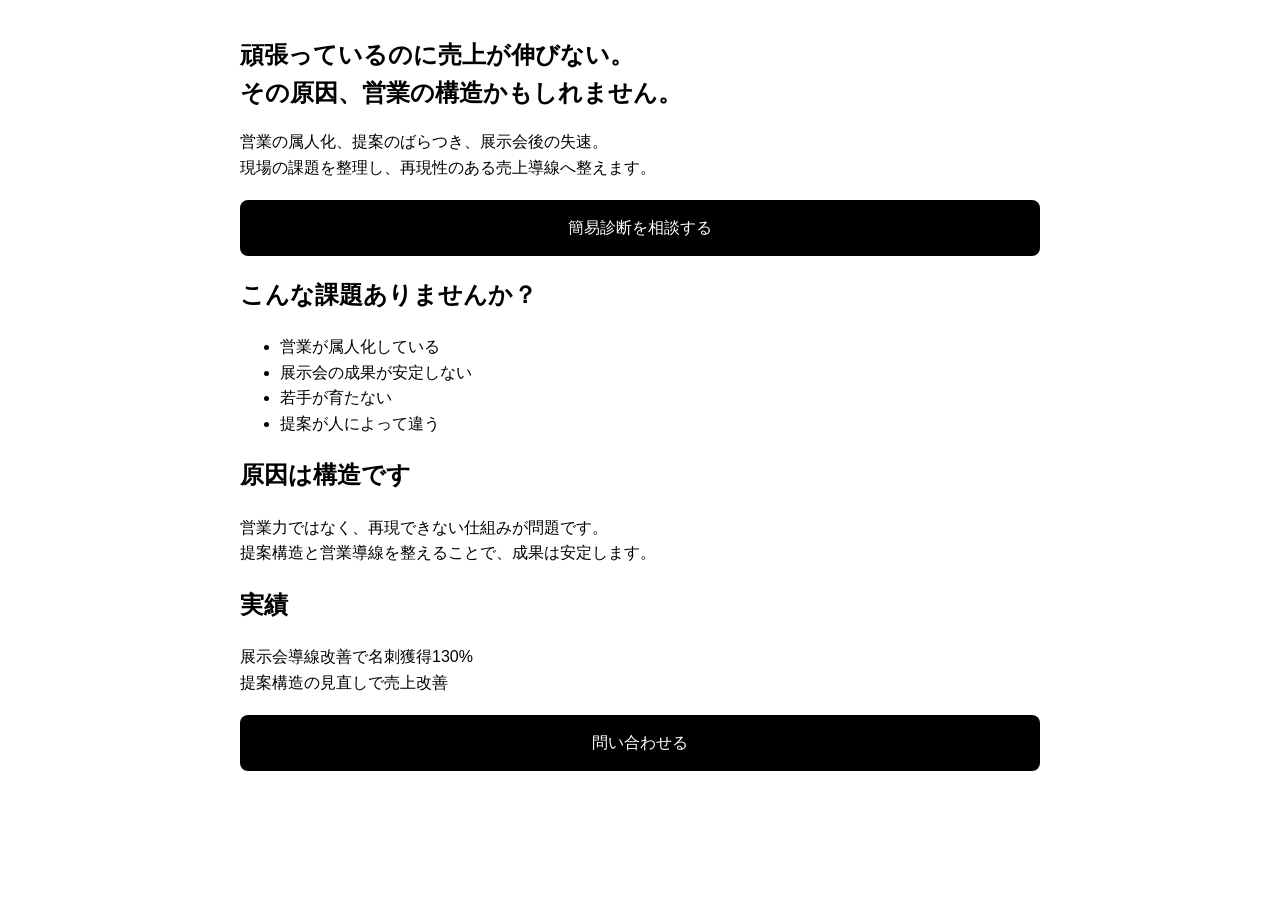
==== index.html @ bb0457e0 "Create index.html" ====
<!DOCTYPE html>
<html lang="ja">
<head>
<meta charset="UTF-8">
<meta name="viewport" content="width=device-width, initial-scale=1.0">
<title>営業構造改善サービス</title>

<style>
body {
  font-family: sans-serif;
  margin: 0;
  padding: 0;
  line-height: 1.6;
}
.container {
  max-width: 800px;
  margin: auto;
  padding: 20px;
}
h1 {
  font-size: 24px;
}
.cta {
  display: block;
  text-align: center;
  padding: 15px;
  background: black;
  color: white;
  margin: 20px 0;
  text-decoration: none;
  border-radius: 8px;
}
</style>

</head>

<body>

<div class="container">

<h1>
頑張っているのに売上が伸びない。<br>
その原因、営業の構造かもしれません。
</h1>

<p>
営業の属人化、提案のばらつき、展示会後の失速。<br>
現場の課題を整理し、再現性のある売上導線へ整えます。
</p>

<a href="#" class="cta">簡易診断を相談する</a>

<h2>こんな課題ありませんか？</h2>

<ul>
<li>営業が属人化している</li>
<li>展示会の成果が安定しない</li>
<li>若手が育たない</li>
<li>提案が人によって違う</li>
</ul>

<h2>原因は構造です</h2>

<p>
営業力ではなく、再現できない仕組みが問題です。<br>
提案構造と営業導線を整えることで、成果は安定します。
</p>

<h2>実績</h2>

<p>
展示会導線改善で名刺獲得130%<br>
提案構造の見直しで売上改善
</p>

<a href="#" class="cta">問い合わせる</a>

</div>

</body>
</html>
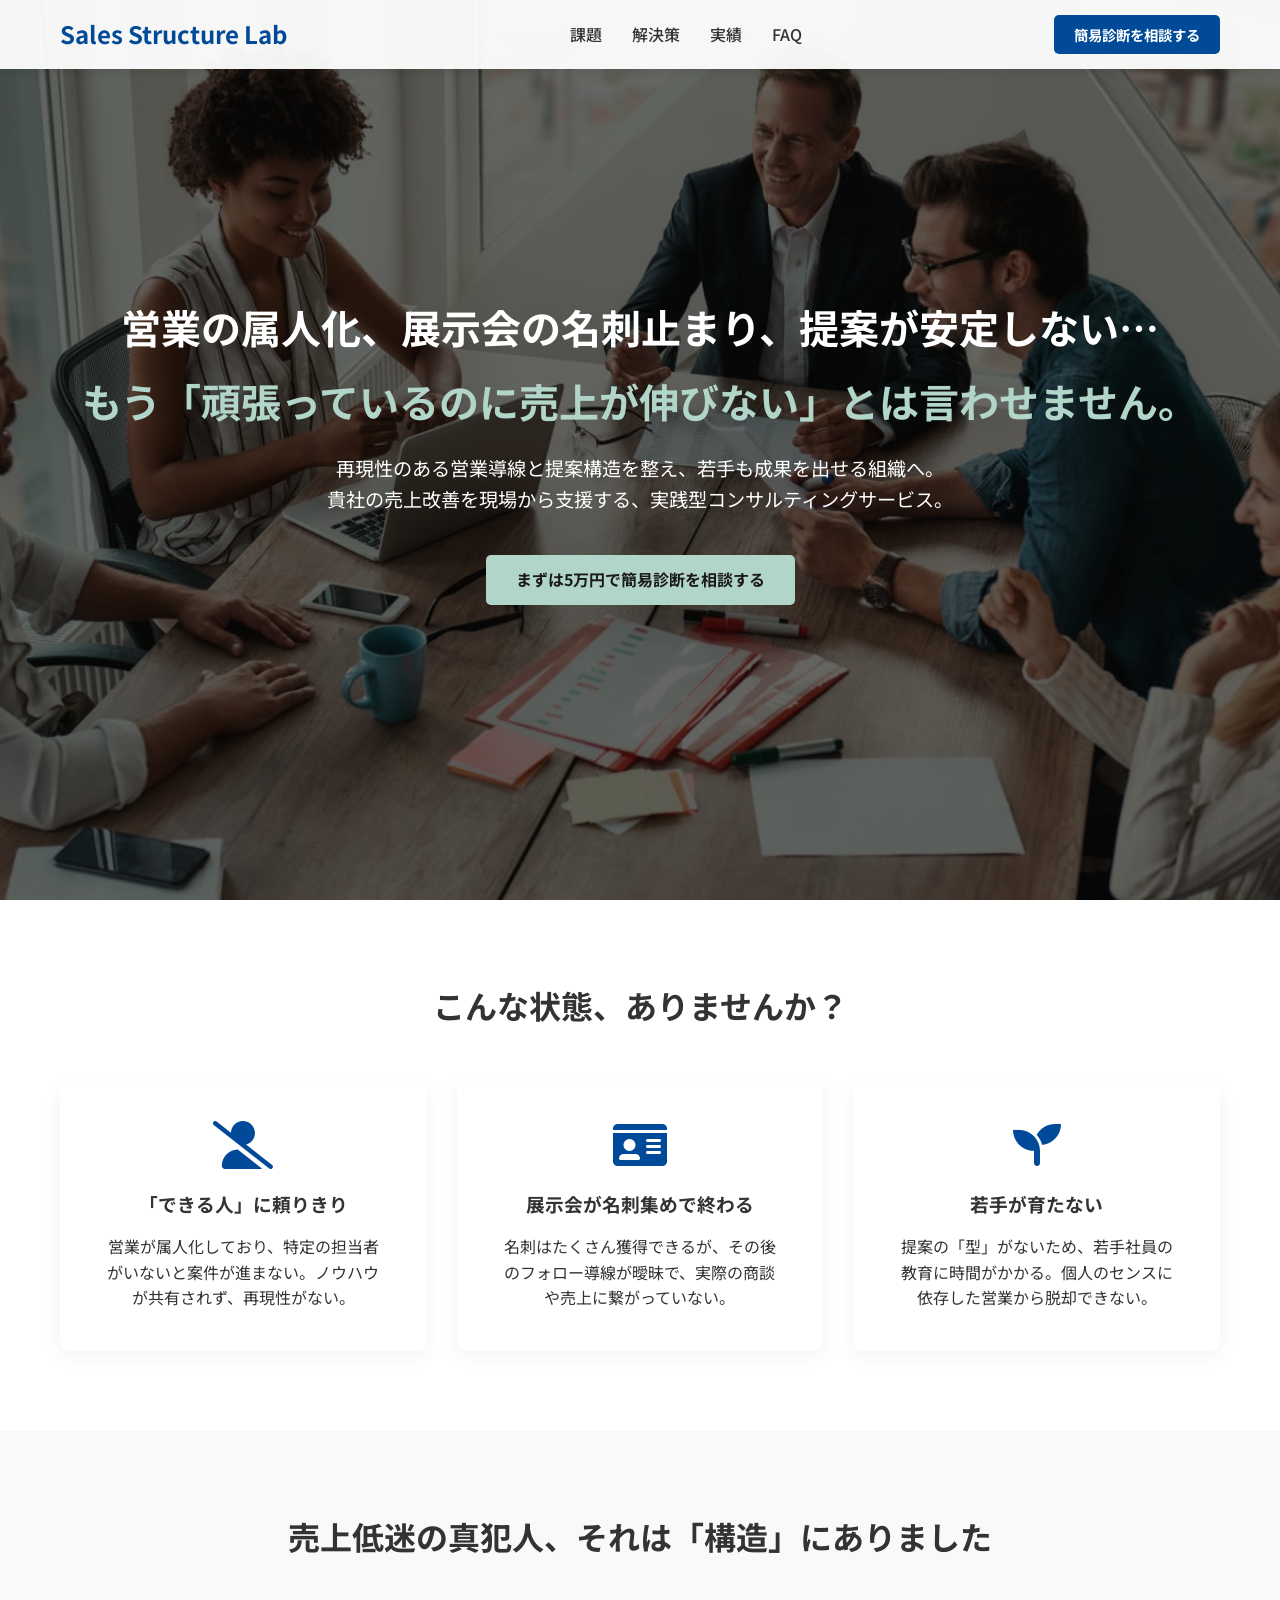
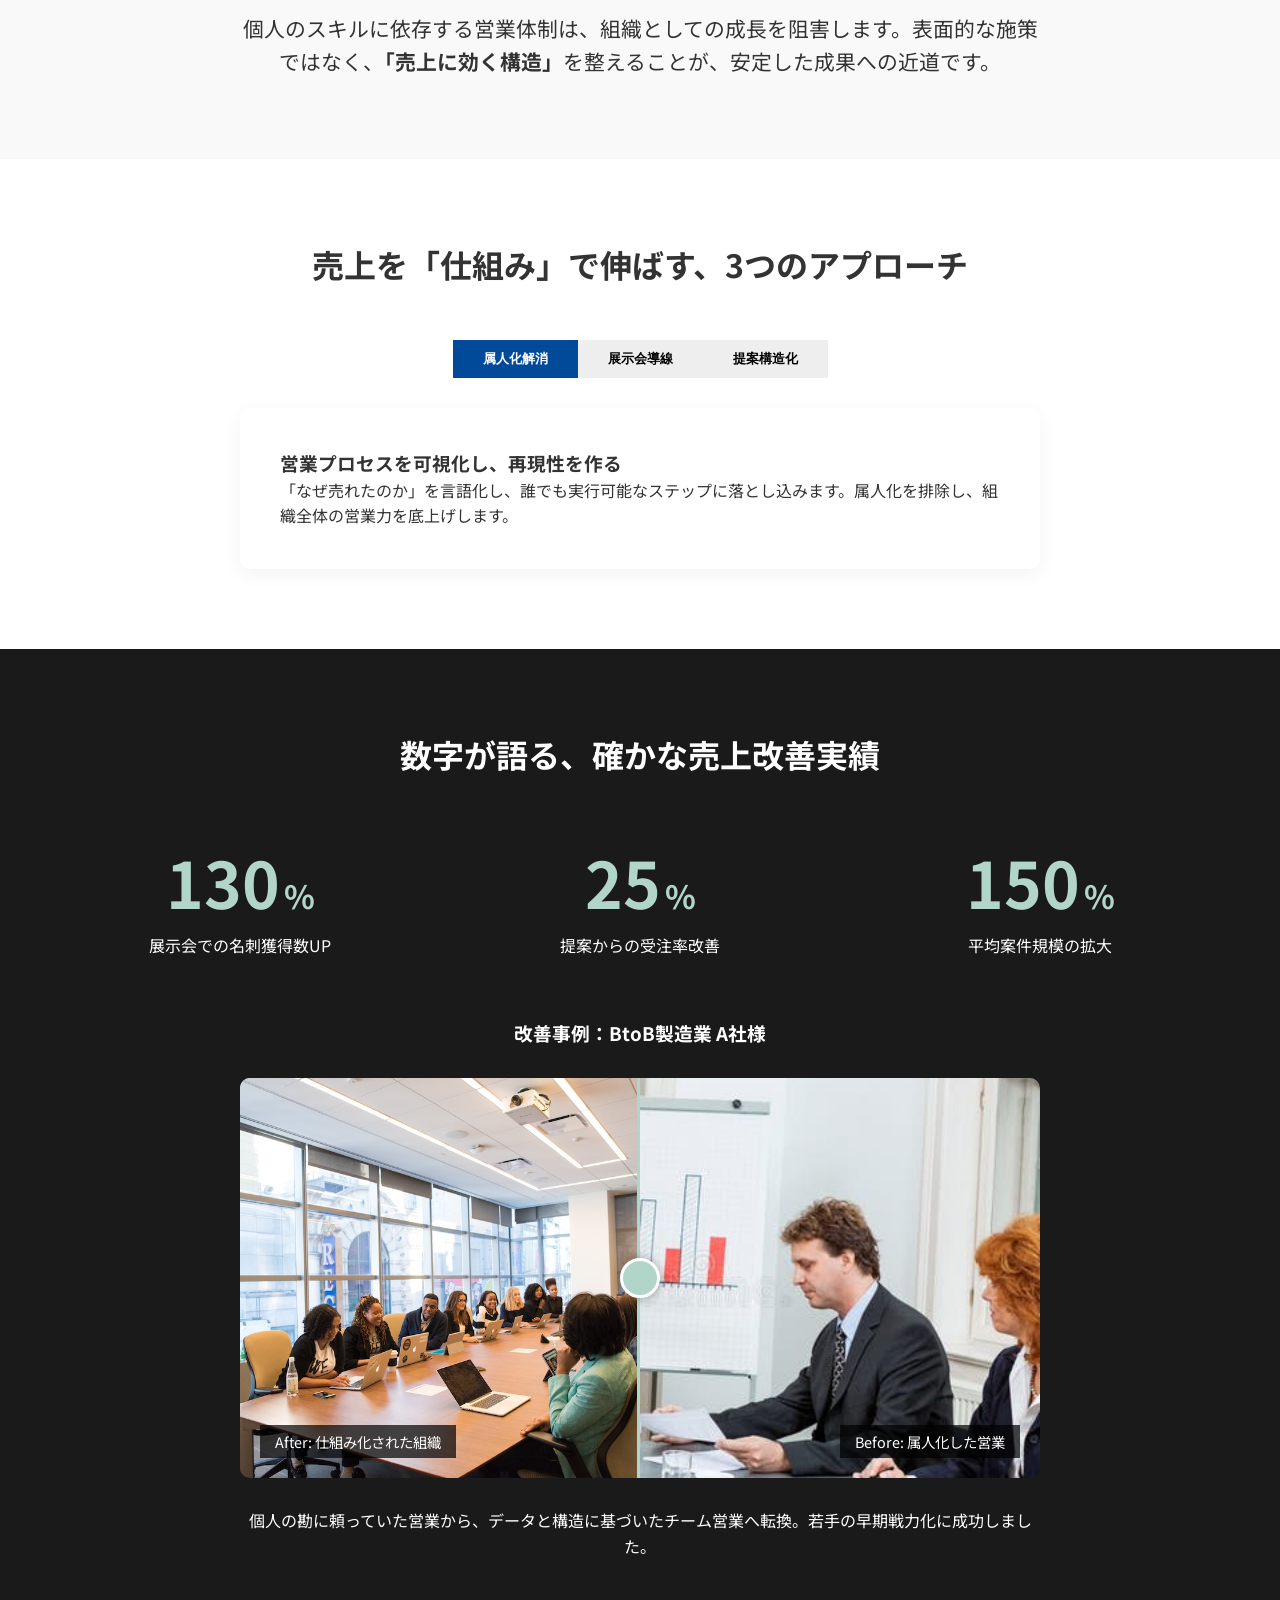
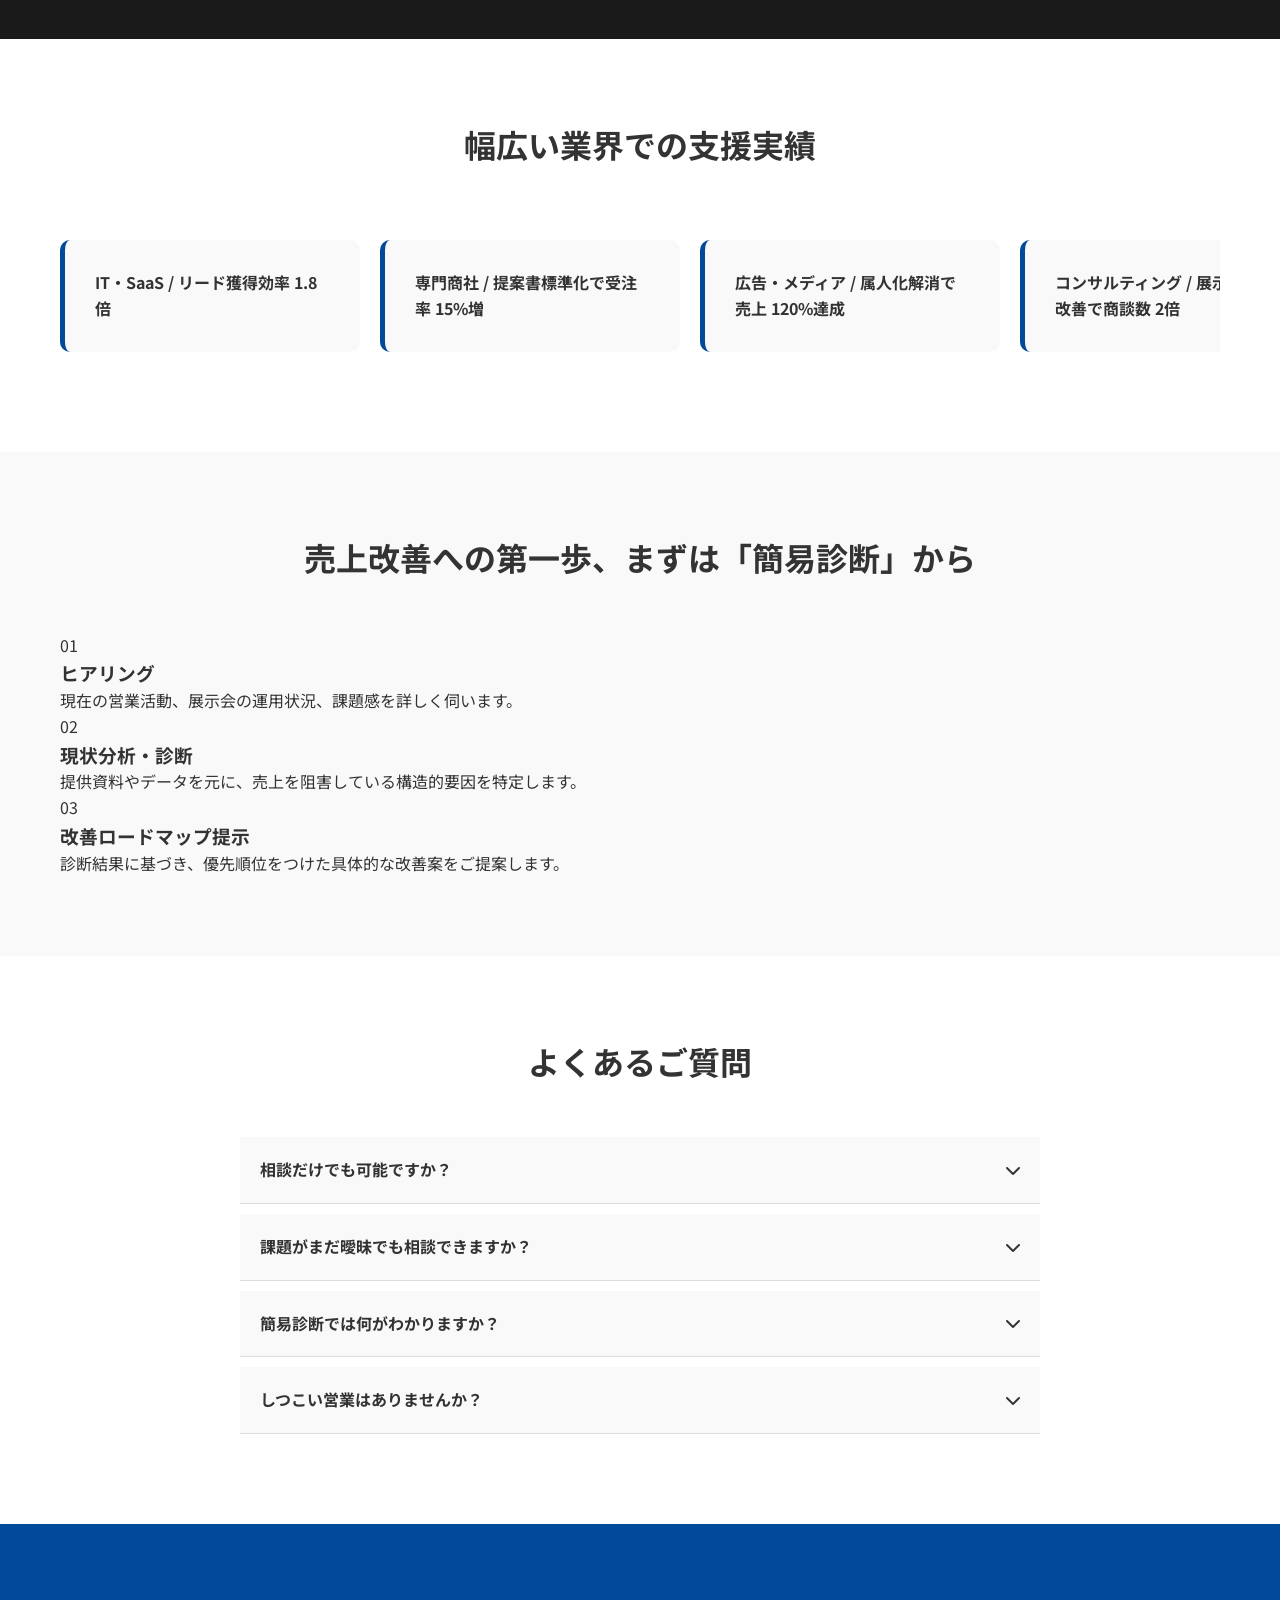
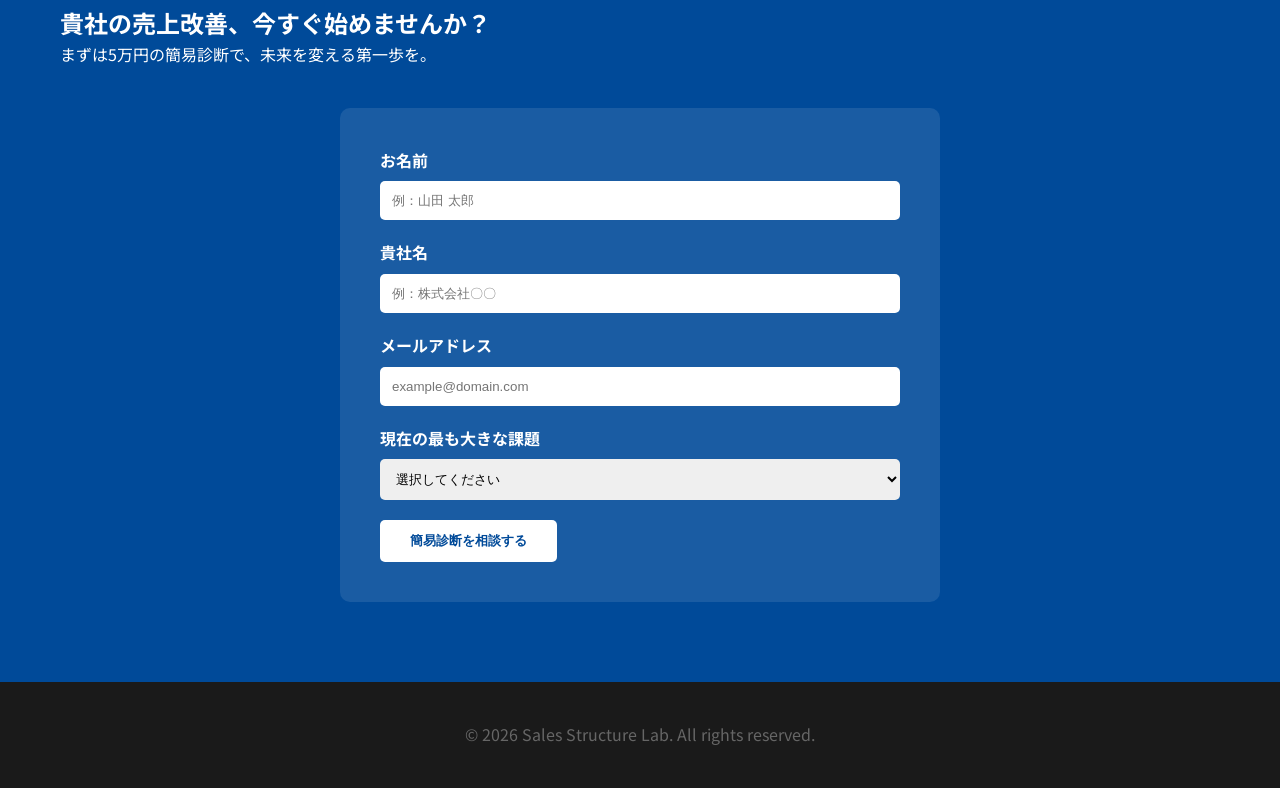
==== commit 9c0d70fb: "Add files via upload" ====
--- a/index.html
+++ b/index.html
@@ -1,81 +1,275 @@
 <!DOCTYPE html>
 <html lang="ja">
 <head>
-<meta charset="UTF-8">
-<meta name="viewport" content="width=device-width, initial-scale=1.0">
-<title>営業構造改善サービス</title>
-
-<style>
-body {
-  font-family: sans-serif;
-  margin: 0;
-  padding: 0;
-  line-height: 1.6;
-}
-.container {
-  max-width: 800px;
-  margin: auto;
-  padding: 20px;
-}
-h1 {
-  font-size: 24px;
-}
-.cta {
-  display: block;
-  text-align: center;
-  padding: 15px;
-  background: black;
-  color: white;
-  margin: 20px 0;
-  text-decoration: none;
-  border-radius: 8px;
-}
-</style>
-
+    <meta charset="UTF-8">
+    <meta name="viewport" content="width=device-width, initial-scale=1.0">
+    <title>営業改善コンサルティング | 属人化解消・売上最大化</title>
+    <meta name="description" content="営業の属人化を解消し、再現性のある提案構造と展示会導線を整える。5万円の簡易診断から始める売上改善サービス。">
+    <link rel="stylesheet" href="style.css">
+    <link rel="stylesheet" href="https://cdnjs.cloudflare.com/ajax/libs/font-awesome/6.0.0/css/all.min.css">
+    <!-- Google Fonts -->
+    <link href="https://fonts.googleapis.com/css2?family=Noto+Sans+JP:wght@400;700&display=swap" rel="stylesheet">
 </head>
-
 <body>
 
-<div class="container">
-
-<h1>
-頑張っているのに売上が伸びない。<br>
-その原因、営業の構造かもしれません。
-</h1>
-
-<p>
-営業の属人化、提案のばらつき、展示会後の失速。<br>
-現場の課題を整理し、再現性のある売上導線へ整えます。
-</p>
-
-<a href="#" class="cta">簡易診断を相談する</a>
-
-<h2>こんな課題ありませんか？</h2>
-
-<ul>
-<li>営業が属人化している</li>
-<li>展示会の成果が安定しない</li>
-<li>若手が育たない</li>
-<li>提案が人によって違う</li>
-</ul>
-
-<h2>原因は構造です</h2>
-
-<p>
-営業力ではなく、再現できない仕組みが問題です。<br>
-提案構造と営業導線を整えることで、成果は安定します。
-</p>
-
-<h2>実績</h2>
-
-<p>
-展示会導線改善で名刺獲得130%<br>
-提案構造の見直しで売上改善
-</p>
-
-<a href="#" class="cta">問い合わせる</a>
-
-</div>
-
+    <!-- 1. スクロール進捗バー -->
+    <div id="scroll-progress"></div>
+
+    <!-- ヘッダー -->
+    <header>
+        <div class="container">
+            <div class="logo">Sales Structure Lab</div>
+            <nav>
+                <ul>
+                    <li><a href="#problems">課題</a></li>
+                    <li><a href="#solution">解決策</a></li>
+                    <li><a href="#results">実績</a></li>
+                    <li><a href="#faq">FAQ</a></li>
+                </ul>
+            </nav>
+            <a href="#cta" class="btn btn-header">簡易診断を相談する</a>
+        </div>
+    </header>
+
+    <!-- 1. ファーストビュー -->
+    <section id="hero" class="hero-section">
+        <div class="container">
+            <div class="hero-content fade-in">
+                <h1>営業の属人化、展示会の名刺止まり、提案が安定しない…<br><span>もう「頑張っているのに売上が伸びない」とは言わせません。</span></h1>
+                <p>再現性のある営業導線と提案構造を整え、若手も成果を出せる組織へ。<br>貴社の売上改善を現場から支援する、実践型コンサルティングサービス。</p>
+                <div class="hero-btns">
+                    <a href="#cta" class="btn btn-primary">まずは5万円で簡易診断を相談する</a>
+                </div>
+            </div>
+        </div>
+    </section>
+
+    <!-- 2. 共感セクション -->
+    <section id="problems" class="section">
+        <div class="container">
+            <h2 class="section-title fade-in">こんな状態、ありませんか？</h2>
+            <div class="problem-grid">
+                <div class="problem-card fade-in">
+                    <i class="fas fa-user-slash"></i>
+                    <h3>「できる人」に頼りきり</h3>
+                    <p>営業が属人化しており、特定の担当者がいないと案件が進まない。ノウハウが共有されず、再現性がない。</p>
+                </div>
+                <div class="problem-card fade-in">
+                    <i class="fas fa-id-card"></i>
+                    <h3>展示会が名刺集めで終わる</h3>
+                    <p>名刺はたくさん獲得できるが、その後のフォロー導線が曖昧で、実際の商談や売上に繋がっていない。</p>
+                </div>
+                <div class="problem-card fade-in">
+                    <i class="fas fa-seedling"></i>
+                    <h3>若手が育たない</h3>
+                    <p>提案の「型」がないため、若手社員の教育に時間がかかる。個人のセンスに依存した営業から脱却できない。</p>
+                </div>
+            </div>
+        </div>
+    </section>
+
+    <!-- 3. 課題の本質 -->
+    <section id="essence" class="section bg-light">
+        <div class="container">
+            <div class="essence-content fade-in">
+                <h2 class="section-title">売上低迷の真犯人、それは「構造」にありました</h2>
+                <p>個人のスキルに依存する営業体制は、組織としての成長を阻害します。表面的な施策ではなく、<strong>「売上に効く構造」</strong>を整えることが、安定した成果への近道です。</p>
+            </div>
+        </div>
+    </section>
+
+    <!-- 4. 解決策の提示 -->
+    <section id="solution" class="section">
+        <div class="container">
+            <h2 class="section-title fade-in">売上を「仕組み」で伸ばす、3つのアプローチ</h2>
+            <!-- 7. タブ切替 -->
+            <div class="tabs fade-in">
+                <div class="tab-buttons">
+                    <button class="tab-btn active" data-tab="tab1">属人化解消</button>
+                    <button class="tab-btn" data-tab="tab2">展示会導線</button>
+                    <button class="tab-btn" data-tab="tab3">提案構造化</button>
+                </div>
+                <div class="tab-content">
+                    <div id="tab1" class="tab-pane active">
+                        <h3>営業プロセスを可視化し、再現性を作る</h3>
+                        <p>「なぜ売れたのか」を言語化し、誰でも実行可能なステップに落とし込みます。属人化を排除し、組織全体の営業力を底上げします。</p>
+                    </div>
+                    <div id="tab2" class="tab-pane">
+                        <h3>名刺獲得から商談までの最短ルートを設計</h3>
+                        <p>展示会後のフォローメール、インサイドセールスとの連携、商談化までのステップを最適化。獲得したリードを無駄にしません。</p>
+                    </div>
+                    <div id="tab3" class="tab-pane">
+                        <h3>顧客に刺さる「勝てる型」を構築</h3>
+                        <p>バラバラだった提案書やヒアリング項目を整理。顧客の課題に深く刺さる構造的な提案を実現し、受注率を向上させます。</p>
+                    </div>
+                </div>
+            </div>
+        </div>
+    </section>
+
+    <!-- 6. 実績・事例 -->
+    <section id="results" class="section bg-dark text-white">
+        <div class="container">
+            <h2 class="section-title fade-in">数字が語る、確かな売上改善実績</h2>
+            <div class="results-grid">
+                <div class="result-item fade-in">
+                    <!-- 2. 数字のカウントアップ -->
+                    <div class="counter" data-target="130">0</div>
+                    <div class="counter-unit">%</div>
+                    <p>展示会での名刺獲得数UP</p>
+                </div>
+                <div class="result-item fade-in">
+                    <div class="counter" data-target="25">0</div>
+                    <div class="counter-unit">%</div>
+                    <p>提案からの受注率改善</p>
+                </div>
+                <div class="result-item fade-in">
+                    <div class="counter" data-target="150">0</div>
+                    <div class="counter-unit">%</div>
+                    <p>平均案件規模の拡大</p>
+                </div>
+            </div>
+
+            <!-- 3. Before/After 切替スライダー -->
+            <div class="ba-slider-container fade-in">
+                <h3>改善事例：BtoB製造業 A社様</h3>
+                <div class="ba-slider">
+                    <div class="ba-before">
+                        <img src="images/meeting.jpg" alt="Before">
+                        <div class="ba-label">Before: 属人化した営業</div>
+                    </div>
+                    <div class="ba-after">
+                        <img src="images/discussion.jpg" alt="After">
+                        <div class="ba-label">After: 仕組み化された組織</div>
+                    </div>
+                    <input type="range" min="0" max="100" value="50" class="ba-range" id="ba-range">
+                </div>
+                <p class="ba-desc">個人の勘に頼っていた営業から、データと構造に基づいたチーム営業へ転換。若手の早期戦力化に成功しました。</p>
+            </div>
+        </div>
+    </section>
+
+    <!-- 8. 実績カードのスライダー -->
+    <section class="section">
+        <div class="container">
+            <h2 class="section-title fade-in">幅広い業界での支援実績</h2>
+            <div class="slider-wrapper fade-in">
+                <div class="card-slider" id="card-slider">
+                    <div class="card">IT・SaaS / リード獲得効率 1.8倍</div>
+                    <div class="card">専門商社 / 提案書標準化で受注率 15%増</div>
+                    <div class="card">広告・メディア / 属人化解消で売上 120%達成</div>
+                    <div class="card">コンサルティング / 展示会導線改善で商談数 2倍</div>
+                </div>
+            </div>
+        </div>
+    </section>
+
+    <!-- 7. 進め方・診断の流れ -->
+    <section id="process" class="section bg-light">
+        <div class="container">
+            <h2 class="section-title fade-in">売上改善への第一歩、まずは「簡易診断」から</h2>
+            <div class="process-steps">
+                <div class="step fade-in">
+                    <div class="step-num">01</div>
+                    <h3>ヒアリング</h3>
+                    <p>現在の営業活動、展示会の運用状況、課題感を詳しく伺います。</p>
+                </div>
+                <div class="step fade-in">
+                    <div class="step-num">02</div>
+                    <h3>現状分析・診断</h3>
+                    <p>提供資料やデータを元に、売上を阻害している構造的要因を特定します。</p>
+                </div>
+                <div class="step fade-in">
+                    <div class="step-num">03</div>
+                    <h3>改善ロードマップ提示</h3>
+                    <p>診断結果に基づき、優先順位をつけた具体的な改善案をご提案します。</p>
+                </div>
+            </div>
+        </div>
+    </section>
+
+    <!-- 10. FAQ -->
+    <section id="faq" class="section">
+        <div class="container">
+            <h2 class="section-title fade-in">よくあるご質問</h2>
+            <!-- 4. FAQアコーディオン -->
+            <div class="faq-container fade-in">
+                <div class="faq-item">
+                    <div class="faq-question">相談だけでも可能ですか？ <i class="fas fa-chevron-down"></i></div>
+                    <div class="faq-answer">はい、もちろんです。まだ課題が明確でなくても、まずは貴社の状況をお聞かせください。</div>
+                </div>
+                <div class="faq-item">
+                    <div class="faq-question">課題がまだ曖昧でも相談できますか？ <i class="fas fa-chevron-down"></i></div>
+                    <div class="faq-answer">はい、問題ありません。多くの企業様が、漠然とした「売上が伸びない」という課題感からご相談にいらっしゃいます。</div>
+                </div>
+                <div class="faq-item">
+                    <div class="faq-question">簡易診断では何がわかりますか？ <i class="fas fa-chevron-down"></i></div>
+                    <div class="faq-answer">貴社の営業プロセス、提案構造、展示会導線などを評価し、売上低迷の根本原因と改善ポイントを明確にします。</div>
+                </div>
+                <div class="faq-item">
+                    <div class="faq-question">しつこい営業はありませんか？ <i class="fas fa-chevron-down"></i></div>
+                    <div class="faq-answer">ご安心ください。弊社は現場の課題に寄り添うことを重視しており、強引な営業は一切行いません。</div>
+                </div>
+            </div>
+        </div>
+    </section>
+
+    <!-- 11. 最終CTA & 9. 入力補助付きフォーム -->
+    <section id="cta" class="section bg-primary text-white">
+        <div class="container">
+            <div class="cta-content fade-in">
+                <h2>貴社の売上改善、今すぐ始めませんか？</h2>
+                <p>まずは5万円の簡易診断で、未来を変える第一歩を。</p>
+                <form id="diagnosis-form" class="diagnosis-form">
+                    <div class="form-group">
+                        <label for="name">お名前</label>
+                        <input type="text" id="name" placeholder="例：山田 太郎" required>
+                    </div>
+                    <div class="form-group">
+                        <label for="company">貴社名</label>
+                        <input type="text" id="company" placeholder="例：株式会社〇〇" required>
+                    </div>
+                    <div class="form-group">
+                        <label for="email">メールアドレス</label>
+                        <input type="email" id="email" placeholder="example@domain.com" required>
+                    </div>
+                    <div class="form-group">
+                        <label for="issue">現在の最も大きな課題</label>
+                        <select id="issue">
+                            <option value="">選択してください</option>
+                            <option value="1">営業の属人化</option>
+                            <option value="2">展示会からの成約率が低い</option>
+                            <option value="3">若手育成が進まない</option>
+                            <option value="4">その他</option>
+                        </select>
+                    </div>
+                    <button type="submit" class="btn btn-white">簡易診断を相談する</button>
+                </form>
+            </div>
+        </div>
+    </section>
+
+    <!-- 5. 追従CTAボタン -->
+    <div id="sticky-cta" class="sticky-cta">
+        <a href="#cta" class="btn btn-primary">簡易診断を相談する</a>
+    </div>
+
+    <!-- 10. 離脱前の軽いポップアップCTA -->
+    <div id="exit-popup" class="exit-popup">
+        <div class="popup-content">
+            <span class="close-popup">&times;</span>
+            <h3>お帰りですか？</h3>
+            <p>最後に「売上改善のチェックリスト」を無料で受け取りませんか？</p>
+            <a href="#cta" class="btn btn-primary">チェックリストをもらう</a>
+        </div>
+    </div>
+
+    <footer>
+        <div class="container">
+            <p>&copy; 2026 Sales Structure Lab. All rights reserved.</p>
+        </div>
+    </footer>
+
+    <script src="script.js"></script>
 </body>
 </html>
--- a/style.css
+++ b/style.css
@@ -0,0 +1,495 @@
+/* 共通設定 */
+:root {
+    --primary-color: #004a99;
+    --accent-color: #B2D5C9;
+    --text-color: #333;
+    --bg-light: #f9f9f9;
+    --bg-dark: #1a1a1a;
+    --white: #ffffff;
+    --transition: all 0.3s ease;
+}
+
+* {
+    margin: 0;
+    padding: 0;
+    box-sizing: border-box;
+}
+
+body {
+    font-family: 'Noto Sans JP', sans-serif;
+    color: var(--text-color);
+    line-height: 1.6;
+    overflow-x: hidden;
+}
+
+.container {
+    max-width: 1200px;
+    margin: 0 auto;
+    padding: 0 20px;
+}
+
+section {
+    padding: 80px 0;
+}
+
+.bg-light { background-color: var(--bg-light); }
+.bg-dark { background-color: var(--bg-dark); }
+.bg-primary { background-color: var(--primary-color); }
+.text-white { color: var(--white); }
+
+.section-title {
+    text-align: center;
+    font-size: 2rem;
+    margin-bottom: 50px;
+    font-weight: 700;
+}
+
+/* 1. スクロール進捗バー */
+#scroll-progress {
+    position: fixed;
+    top: 0;
+    left: 0;
+    width: 0%;
+    height: 5px;
+    background: var(--accent-color);
+    z-index: 1001;
+}
+
+/* ヘッダー */
+header {
+    position: fixed;
+    top: 0;
+    width: 100%;
+    background: rgba(255, 255, 255, 0.95);
+    box-shadow: 0 2px 10px rgba(0,0,0,0.1);
+    z-index: 1000;
+    padding: 15px 0;
+}
+
+header .container {
+    display: flex;
+    justify-content: space-between;
+    align-items: center;
+}
+
+.logo {
+    font-weight: 700;
+    font-size: 1.5rem;
+    color: var(--primary-color);
+}
+
+nav ul {
+    display: flex;
+    list-style: none;
+}
+
+nav ul li {
+    margin-left: 30px;
+}
+
+nav ul li a {
+    text-decoration: none;
+    color: var(--text-color);
+    font-weight: 500;
+    transition: var(--transition);
+}
+
+nav ul li a:hover {
+    color: var(--primary-color);
+}
+
+.btn {
+    display: inline-block;
+    padding: 12px 30px;
+    border-radius: 5px;
+    text-decoration: none;
+    font-weight: 700;
+    transition: var(--transition);
+    cursor: pointer;
+    border: none;
+}
+
+.btn-header {
+    background: var(--primary-color);
+    color: var(--white);
+    padding: 8px 20px;
+    font-size: 0.9rem;
+}
+
+.btn-primary {
+    background: var(--accent-color);
+    color: var(--bg-dark);
+}
+
+.btn-primary:hover {
+    opacity: 0.9;
+    transform: translateY(-2px);
+}
+
+.btn-white {
+    background: var(--white);
+    color: var(--primary-color);
+}
+
+/* ファーストビュー */
+.hero-section {
+    height: 100vh;
+    background: linear-gradient(rgba(0,0,0,0.6), rgba(0,0,0,0.6)), url('images/hero.webp') no-repeat center center/cover;
+    display: flex;
+    align-items: center;
+    text-align: center;
+    color: var(--white);
+    padding-top: 80px;
+}
+
+.hero-content h1 {
+    font-size: 2.5rem;
+    margin-bottom: 20px;
+}
+
+.hero-content h1 span {
+    color: var(--accent-color);
+    display: block;
+    margin-top: 10px;
+}
+
+.hero-content p {
+    font-size: 1.2rem;
+    margin-bottom: 40px;
+    max-width: 800px;
+    margin-left: auto;
+    margin-right: auto;
+}
+
+/* 共感セクション */
+.problem-grid {
+    display: grid;
+    grid-template-columns: repeat(auto-fit, minmax(300px, 1fr));
+    gap: 30px;
+}
+
+.problem-card {
+    background: var(--white);
+    padding: 40px;
+    border-radius: 10px;
+    box-shadow: 0 5px 20px rgba(0,0,0,0.05);
+    text-align: center;
+}
+
+.problem-card i {
+    font-size: 3rem;
+    color: var(--primary-color);
+    margin-bottom: 20px;
+}
+
+.problem-card h3 {
+    margin-bottom: 15px;
+}
+
+/* 課題の本質 */
+.essence-content {
+    text-align: center;
+    max-width: 800px;
+    margin: 0 auto;
+}
+
+.essence-content p {
+    font-size: 1.3rem;
+}
+
+/* 7. タブ切替 */
+.tabs {
+    max-width: 800px;
+    margin: 0 auto;
+}
+
+.tab-buttons {
+    display: flex;
+    justify-content: center;
+    margin-bottom: 30px;
+}
+
+.tab-btn {
+    padding: 10px 30px;
+    background: #eee;
+    border: none;
+    cursor: pointer;
+    font-weight: 700;
+    transition: var(--transition);
+}
+
+.tab-btn.active {
+    background: var(--primary-color);
+    color: var(--white);
+}
+
+.tab-pane {
+    display: none;
+    background: var(--white);
+    padding: 40px;
+    border-radius: 10px;
+    box-shadow: 0 5px 20px rgba(0,0,0,0.05);
+}
+
+.tab-pane.active {
+    display: block;
+    animation: fadeIn 0.5s;
+}
+
+/* 2. カウントアップ */
+.results-grid {
+    display: grid;
+    grid-template-columns: repeat(auto-fit, minmax(250px, 1fr));
+    gap: 40px;
+    text-align: center;
+    margin-bottom: 60px;
+}
+
+.counter {
+    font-size: 4rem;
+    font-weight: 700;
+    color: var(--accent-color);
+    display: inline-block;
+}
+
+.counter-unit {
+    font-size: 2rem;
+    font-weight: 700;
+    color: var(--accent-color);
+    display: inline-block;
+}
+
+/* 3. Before/After 切替スライダー */
+.ba-slider-container {
+    max-width: 800px;
+    margin: 0 auto;
+    text-align: center;
+}
+
+.ba-slider {
+    position: relative;
+    width: 100%;
+    height: 400px;
+    overflow: hidden;
+    border-radius: 10px;
+    margin: 30px 0;
+}
+
+.ba-before, .ba-after {
+    position: absolute;
+    top: 0;
+    left: 0;
+    width: 100%;
+    height: 100%;
+}
+
+.ba-before img, .ba-after img {
+    width: 100%;
+    height: 100%;
+    object-fit: cover;
+}
+
+.ba-after {
+    width: 50%;
+    border-right: 3px solid var(--accent-color);
+}
+
+.ba-label {
+    position: absolute;
+    bottom: 20px;
+    padding: 5px 15px;
+    background: rgba(0,0,0,0.7);
+    color: var(--white);
+    font-size: 0.9rem;
+}
+
+.ba-before .ba-label { right: 20px; }
+.ba-after .ba-label { left: 20px; }
+
+.ba-range {
+    position: absolute;
+    top: 0;
+    left: 0;
+    width: 100%;
+    height: 100%;
+    background: transparent;
+    -webkit-appearance: none;
+    cursor: pointer;
+    z-index: 2;
+}
+
+.ba-range::-webkit-slider-thumb {
+    -webkit-appearance: none;
+    width: 40px;
+    height: 40px;
+    background: var(--accent-color);
+    border-radius: 50%;
+    border: 3px solid var(--white);
+    box-shadow: 0 0 10px rgba(0,0,0,0.3);
+}
+
+/* 8. 実績カードのスライダー */
+.slider-wrapper {
+    overflow: hidden;
+    padding: 20px 0;
+}
+
+.card-slider {
+    display: flex;
+    gap: 20px;
+    transition: transform 0.5s ease;
+}
+
+.card {
+    flex: 0 0 300px;
+    background: var(--bg-light);
+    padding: 30px;
+    border-radius: 10px;
+    border-left: 5px solid var(--primary-color);
+    font-weight: 700;
+}
+
+/* 4. FAQアコーディオン */
+.faq-container {
+    max-width: 800px;
+    margin: 0 auto;
+}
+
+.faq-item {
+    border-bottom: 1px solid #ddd;
+    margin-bottom: 10px;
+}
+
+.faq-question {
+    padding: 20px;
+    background: var(--bg-light);
+    cursor: pointer;
+    font-weight: 700;
+    display: flex;
+    justify-content: space-between;
+    align-items: center;
+}
+
+.faq-answer {
+    padding: 0 20px;
+    max-height: 0;
+    overflow: hidden;
+    transition: max-height 0.3s ease-out, padding 0.3s ease;
+}
+
+.faq-item.active .faq-answer {
+    max-height: 200px;
+    padding: 20px;
+}
+
+.faq-item.active .faq-question i {
+    transform: rotate(180deg);
+}
+
+/* 9. 簡易診断フォーム */
+.diagnosis-form {
+    max-width: 600px;
+    margin: 40px auto 0;
+    background: rgba(255,255,255,0.1);
+    padding: 40px;
+    border-radius: 10px;
+    text-align: left;
+}
+
+.form-group {
+    margin-bottom: 20px;
+}
+
+.form-group label {
+    display: block;
+    margin-bottom: 8px;
+    font-weight: 700;
+}
+
+.form-group input, .form-group select {
+    width: 100%;
+    padding: 12px;
+    border: none;
+    border-radius: 5px;
+}
+
+/* 5. 追従CTA */
+.sticky-cta {
+    position: fixed;
+    bottom: 30px;
+    right: 30px;
+    z-index: 999;
+    opacity: 0;
+    visibility: hidden;
+    transition: var(--transition);
+}
+
+.sticky-cta.show {
+    opacity: 1;
+    visibility: visible;
+}
+
+/* 10. 離脱ポップアップ */
+.exit-popup {
+    position: fixed;
+    top: 0;
+    left: 0;
+    width: 100%;
+    height: 100%;
+    background: rgba(0,0,0,0.8);
+    display: none;
+    justify-content: center;
+    align-items: center;
+    z-index: 2000;
+}
+
+.popup-content {
+    background: var(--white);
+    padding: 50px;
+    border-radius: 10px;
+    text-align: center;
+    position: relative;
+    max-width: 500px;
+}
+
+.close-popup {
+    position: absolute;
+    top: 15px;
+    right: 20px;
+    font-size: 2rem;
+    cursor: pointer;
+}
+
+/* アニメーション */
+.fade-in {
+    opacity: 0;
+    transform: translateY(30px);
+    transition: opacity 0.8s ease-out, transform 0.8s ease-out;
+}
+
+.fade-in.appear {
+    opacity: 1;
+    transform: translateY(0);
+}
+
+@keyframes fadeIn {
+    from { opacity: 0; }
+    to { opacity: 1; }
+}
+
+/* レスポンシブ */
+@media (max-width: 768px) {
+    header nav { display: none; }
+    .hero-content h1 { font-size: 1.8rem; }
+    .section-title { font-size: 1.5rem; }
+    .ba-slider { height: 250px; }
+    .counter { font-size: 3rem; }
+    .popup-content { padding: 30px; margin: 20px; }
+}
+
+footer {
+    padding: 40px 0;
+    text-align: center;
+    background: var(--bg-dark);
+    color: #666;
+}
